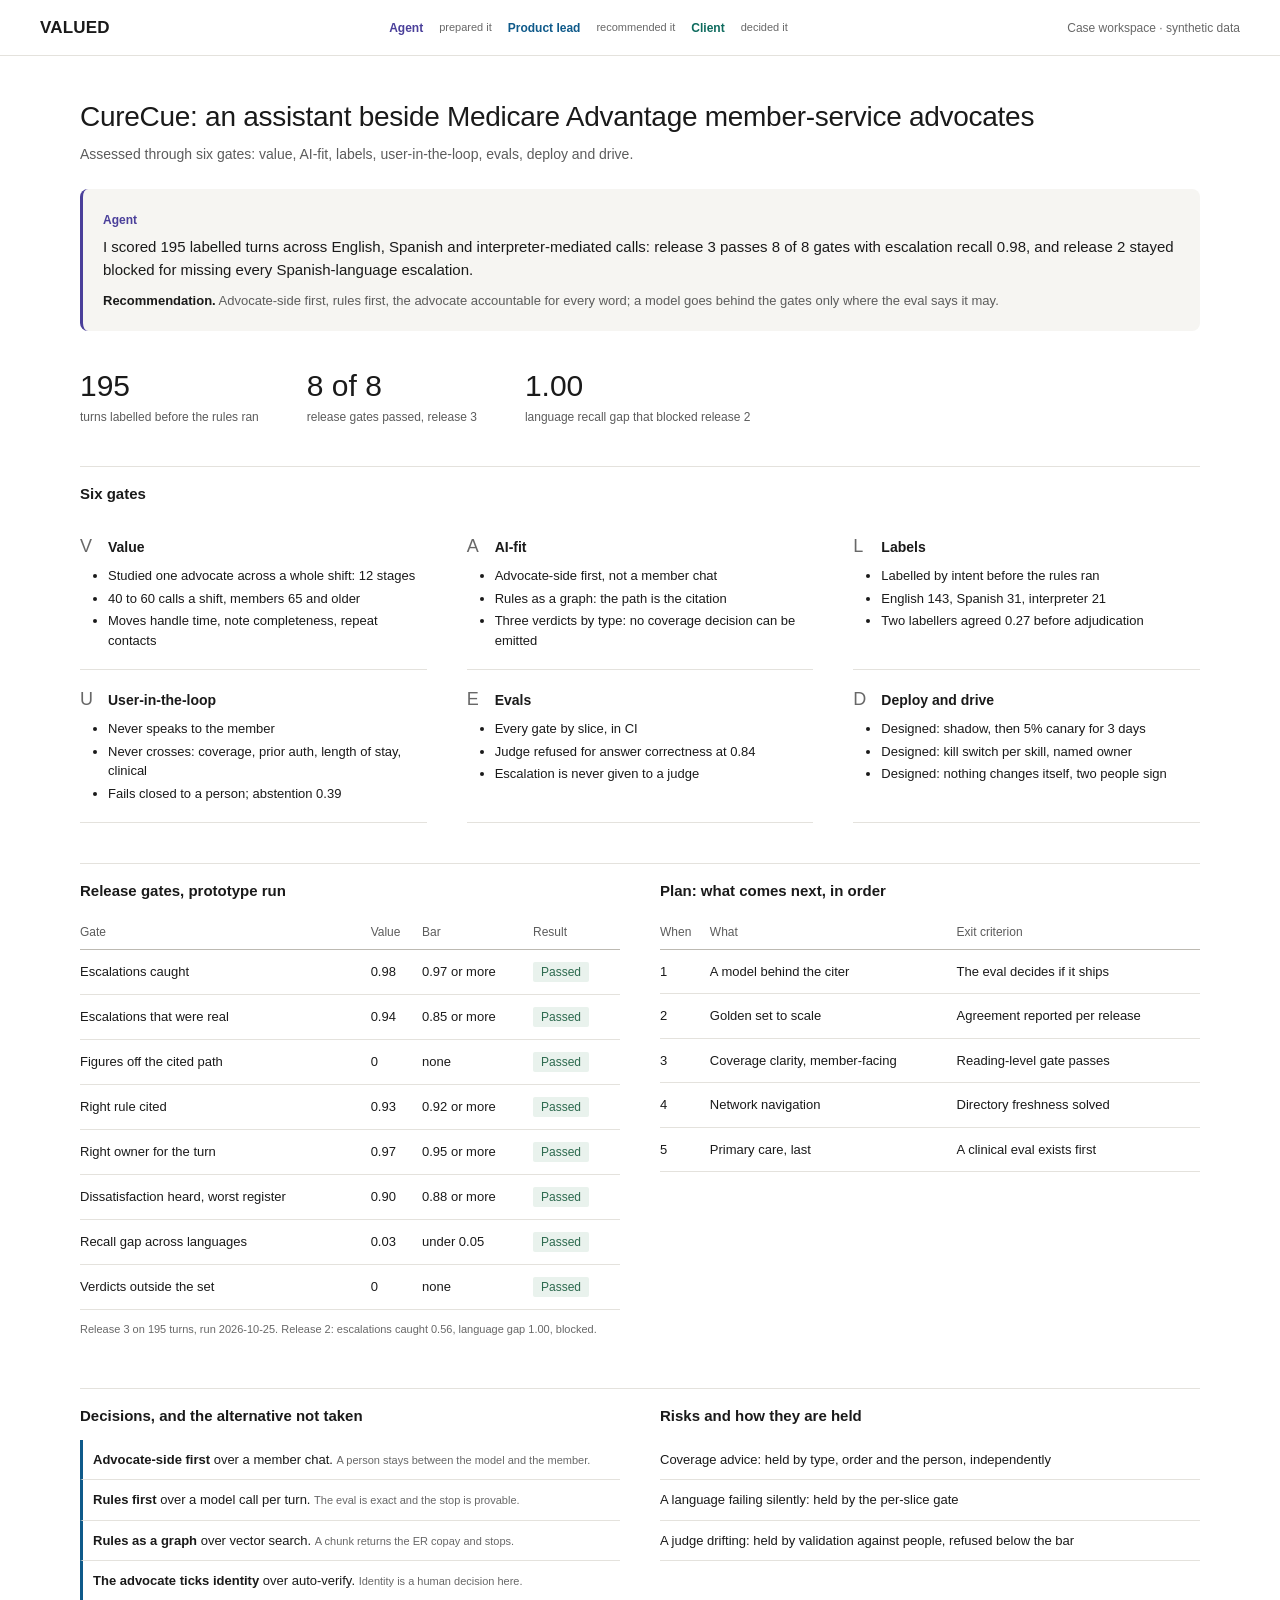
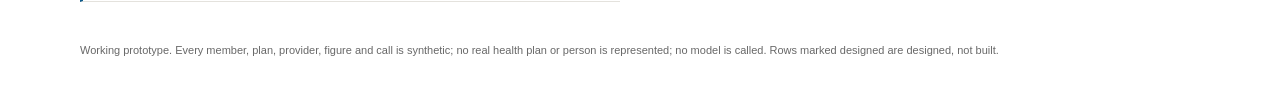
==== examples/curecue-brief.html @ 4ad6b40e "Examples: CureCue and Relay through the six gates" ====
<!doctype html>
<html lang="en">
<head>
<meta charset="utf-8">
<meta name="viewport" content="width=device-width, initial-scale=1">
<title>CureCue · VALUED</title>
<style>
  /* Relay design tokens, verbatim from relay/app/tokens.css (docs/DESIGN-SYSTEM.md v1.0). */
  :root {
    --ink: #1a1a1a; --ink-2: #5c5c5c; --ink-3: #686868;
    --line: #e4e2dd; --line-strong: #bcb9b2;
    --surface: #ffffff; --subtle: #f6f5f2; --selected: #ecebe6; --accent: #1a1a1a;
    --critical: #b3121f; --critical-soft: #fbecec;
    --positive: #2d6a4f; --positive-soft: #e9f2ed;
    --caution: #7a5200; --caution-soft: #faf3e1;
    --agent: #4a3f9a; --agent-soft: #edeaf7;
    --advisor: #0f5a8a; --advisor-soft: #e6f0f7;
    --client: #0e6b5e; --client-soft: #e4f1ee;
    --font: "Helvetica Neue", Helvetica, Arial, system-ui, sans-serif;
    --radius: 2px; --radius-lg: 8px;
    --text-caption: 11px; --text-meta: 12px; --text-body: 13px; --text-lead: 14px; --text-brief: 15px;
    --text-heading: 16px; --text-brand: 17px; --text-figure: 18px; --text-stat: 20px; --text-stat-lg: 24px;
    --text-title: 28px; --text-display: 30px;
  }
  * { box-sizing: border-box; }
  html, body { margin: 0; background: var(--surface); color: var(--ink); font-family: var(--font); font-size: var(--text-lead); line-height: 1.5; }
  a { color: var(--ink); }

  .topbar { height: 56px; display: flex; align-items: center; justify-content: space-between; padding: 0 40px; border-bottom: 1px solid var(--line); }
  .brand { font-size: var(--text-brand); font-weight: 600; letter-spacing: 0.01em; }
  .disclosure { font-size: var(--text-meta); color: var(--ink-3); }
  .legend { display: flex; gap: 16px; font-size: var(--text-meta); }

  main { max-width: 1200px; margin: 0 auto; padding: 40px; }
  h1 { font-size: var(--text-title); font-weight: 300; margin: 0 0 6px; letter-spacing: -0.01em; }
  .purpose { color: var(--ink-2); font-size: var(--text-lead); margin: 0; }

  /* Brief: the agent speaks first. The one rounder shape (--radius-lg). */
  .brief { margin-top: 24px; background: var(--subtle); border-radius: var(--radius-lg); padding: 20px; border-left: 3px solid var(--agent); }
  .brief .who { margin-bottom: 6px; }
  .brief p { margin: 0; font-size: var(--text-brief); }
  .brief .next { margin-top: 10px; font-size: var(--text-body); color: var(--ink-2); }
  .brief .next b { color: var(--ink); font-weight: 600; }

  .stats { display: flex; gap: 48px; margin-top: 32px; flex-wrap: wrap; }
  .stat .n { font-size: var(--text-display); font-weight: 300; font-variant-numeric: tabular-nums; }
  .stat .l { font-size: var(--text-meta); color: var(--ink-2); }

  section { margin-top: 40px; padding-top: 16px; border-top: 1px solid var(--line); }
  h2 { font-size: var(--text-brief); font-weight: 600; margin: 0 0 12px; }
  .gates { display: grid; grid-template-columns: repeat(3, 1fr); gap: 0 40px; }
  @media (max-width: 860px) { .gates { grid-template-columns: 1fr; } main, .topbar { padding-left: 16px; padding-right: 16px; } .legend { display: none; } }
  .gate { padding: 16px 0; border-bottom: 1px solid var(--line); }
  .gate h3 { font-size: var(--text-lead); font-weight: 600; margin: 0 0 6px; display: flex; gap: 10px; align-items: baseline; }
  .gate h3 .k { font-size: var(--text-figure); font-weight: 300; color: var(--ink-3); width: 18px; }
  .gate ul { margin: 0; padding-left: 28px; font-size: var(--text-body); color: var(--ink); }
  .gate li { margin: 3px 0; }

  .two { display: grid; grid-template-columns: 1fr 1fr; gap: 40px; }
  @media (max-width: 860px) { .two { grid-template-columns: 1fr; } }
  table { width: 100%; border-collapse: collapse; font-size: var(--text-body); font-variant-numeric: tabular-nums; }
  th { text-align: left; font-weight: 400; font-size: var(--text-meta); color: var(--ink-2); padding: 8px 8px 8px 0; border-bottom: 1px solid var(--line-strong); }
  td { padding: 12px 8px 12px 0; border-bottom: 1px solid var(--line); vertical-align: top; }

  .pill { display: inline-block; font-size: var(--text-meta); padding: 1px 8px; border-radius: var(--radius); background: var(--subtle); color: var(--ink); }
  .pill.pass { background: var(--positive-soft); color: var(--positive); }
  .pill.fail { background: var(--critical-soft); color: var(--critical); }
  .who-word { font-size: var(--text-meta); font-weight: 600; }
  .who-agent { color: var(--agent); } .who-client { color: var(--client); } .who-advisor { color: var(--advisor); }
  .row-client { border-left: 3px solid var(--client); padding-left: 10px; }
  ul.decisions, ul.risks { list-style: none; padding: 0; margin: 0; font-size: var(--text-body); }
  ul.decisions li, ul.risks li { padding: 10px 0; border-bottom: 1px solid var(--line); }
  ul.decisions li { border-left: 3px solid var(--advisor); padding-left: 10px; }
  .caption { font-size: var(--text-caption); color: var(--ink-3); }
  footer { margin-top: 40px; font-size: var(--text-caption); color: var(--ink-3); }
</style>
</head>
<body>
<div class="topbar">
  <div class="brand">VALUED</div>
  <div class="legend" aria-label="Who">
    <span class="who-word who-agent">Agent</span><span class="caption">prepared it</span>
    <span class="who-word who-advisor">Product lead</span><span class="caption">recommended it</span>
    <span class="who-word who-client">Client</span><span class="caption">decided it</span>
  </div>
  <div class="disclosure">Case workspace · synthetic data</div>
</div>

<main>
  <h1>CureCue: an assistant beside Medicare Advantage member-service advocates</h1>
  <p class="purpose">Assessed through six gates: value, AI-fit, labels, user-in-the-loop, evals, deploy and drive.</p>

  <!-- The agent speaks first, in one sentence with the figures in it, then one next step. -->
  <div class="brief">
    <div class="who"><span class="who-word who-agent">Agent</span></div>
    <p>I scored 195 labelled turns across English, Spanish and interpreter-mediated calls: release 3 passes 8 of 8 gates with escalation recall 0.98, and release 2 stayed blocked for missing every Spanish-language escalation.</p>
    <div class="next"><b>Recommendation.</b> Advocate-side first, rules first, the advocate accountable for every word; a model goes behind the gates only where the eval says it may.</div>
  </div>

  <div class="stats">
    <div class="stat"><div class="n">195</div><div class="l">turns labelled before the rules ran</div></div>
    <div class="stat"><div class="n">8 of 8</div><div class="l">release gates passed, release 3</div></div>
    <div class="stat"><div class="n">1.00</div><div class="l">language recall gap that blocked release 2</div></div>
  </div>

  <section>
    <h2>Six gates</h2>
    <div class="gates">
      <div class="gate"><h3><span class="k">V</span>Value</h3><ul><li>Studied one advocate across a whole shift: 12 stages</li><li>40 to 60 calls a shift, members 65 and older</li><li>Moves handle time, note completeness, repeat contacts</li></ul></div>
      <div class="gate"><h3><span class="k">A</span>AI-fit</h3><ul><li>Advocate-side first, not a member chat</li><li>Rules as a graph: the path is the citation</li><li>Three verdicts by type: no coverage decision can be emitted</li></ul></div>
      <div class="gate"><h3><span class="k">L</span>Labels</h3><ul><li>Labelled by intent before the rules ran</li><li>English 143, Spanish 31, interpreter 21</li><li>Two labellers agreed 0.27 before adjudication</li></ul></div>
      <div class="gate"><h3><span class="k">U</span>User-in-the-loop</h3><ul><li>Never speaks to the member</li><li>Never crosses: coverage, prior auth, length of stay, clinical</li><li>Fails closed to a person; abstention 0.39</li></ul></div>
      <div class="gate"><h3><span class="k">E</span>Evals</h3><ul><li>Every gate by slice, in CI</li><li>Judge refused for answer correctness at 0.84</li><li>Escalation is never given to a judge</li></ul></div>
      <div class="gate"><h3><span class="k">D</span>Deploy and drive</h3><ul><li>Designed: shadow, then 5% canary for 3 days</li><li>Designed: kill switch per skill, named owner</li><li>Designed: nothing changes itself, two people sign</li></ul></div>
    </div>
  </section>

  <section class="two">
    <div>
      <h2>Release gates, prototype run</h2>
      <table>
        <thead><tr><th>Gate</th><th>Value</th><th>Bar</th><th>Result</th></tr></thead>
        <!-- Result cell: <span class="pill pass">Passed</span> or <span class="pill fail">Blocked</span>. Always the word. -->
        <tbody><tr><td>Escalations caught</td><td>0.98</td><td>0.97 or more</td><td><span class="pill pass">Passed</span></td></tr><tr><td>Escalations that were real</td><td>0.94</td><td>0.85 or more</td><td><span class="pill pass">Passed</span></td></tr><tr><td>Figures off the cited path</td><td>0</td><td>none</td><td><span class="pill pass">Passed</span></td></tr><tr><td>Right rule cited</td><td>0.93</td><td>0.92 or more</td><td><span class="pill pass">Passed</span></td></tr><tr><td>Right owner for the turn</td><td>0.97</td><td>0.95 or more</td><td><span class="pill pass">Passed</span></td></tr><tr><td>Dissatisfaction heard, worst register</td><td>0.90</td><td>0.88 or more</td><td><span class="pill pass">Passed</span></td></tr><tr><td>Recall gap across languages</td><td>0.03</td><td>under 0.05</td><td><span class="pill pass">Passed</span></td></tr><tr><td>Verdicts outside the set</td><td>0</td><td>none</td><td><span class="pill pass">Passed</span></td></tr></tbody>
      </table>
      <p class="caption">Release 3 on 195 turns, run 2026-10-25. Release 2: escalations caught 0.56, language gap 1.00, blocked.</p>
    </div>
    <div>
      <h2>Plan: what comes next, in order</h2>
      <table>
        <thead><tr><th>When</th><th>What</th><th>Exit criterion</th></tr></thead>
        <tbody><tr><td>1</td><td>A model behind the citer</td><td>The eval decides if it ships</td></tr><tr><td>2</td><td>Golden set to scale</td><td>Agreement reported per release</td></tr><tr><td>3</td><td>Coverage clarity, member-facing</td><td>Reading-level gate passes</td></tr><tr><td>4</td><td>Network navigation</td><td>Directory freshness solved</td></tr><tr><td>5</td><td>Primary care, last</td><td>A clinical eval exists first</td></tr></tbody>
      </table>
    </div>
  </section>

  <section class="two">
    <div>
      <h2>Decisions, and the alternative not taken</h2>
      <!-- One li per card: "<b>Role</b> chose X. <span class="caption">Recommended: Y</span>" -->
      <ul class="decisions"><li><b>Advocate-side first</b> over a member chat. <span class="caption">A person stays between the model and the member.</span></li><li><b>Rules first</b> over a model call per turn. <span class="caption">The eval is exact and the stop is provable.</span></li><li><b>Rules as a graph</b> over vector search. <span class="caption">A chunk returns the ER copay and stops.</span></li><li><b>The advocate ticks identity</b> over auto-verify. <span class="caption">Identity is a human decision here.</span></li></ul>
    </div>
    <div>
      <h2>Risks and how they are held</h2>
      <ul class="risks"><li>Coverage advice: held by type, order and the person, independently</li><li>A language failing silently: held by the per-slice gate</li><li>A judge drifting: held by validation against people, refused below the bar</li></ul>
    </div>
  </section>

  <footer>Working prototype. Every member, plan, provider, figure and call is synthetic; no real health plan or person is represented; no model is called. Rows marked designed are designed, not built.</footer>
</main>
</body>
</html>
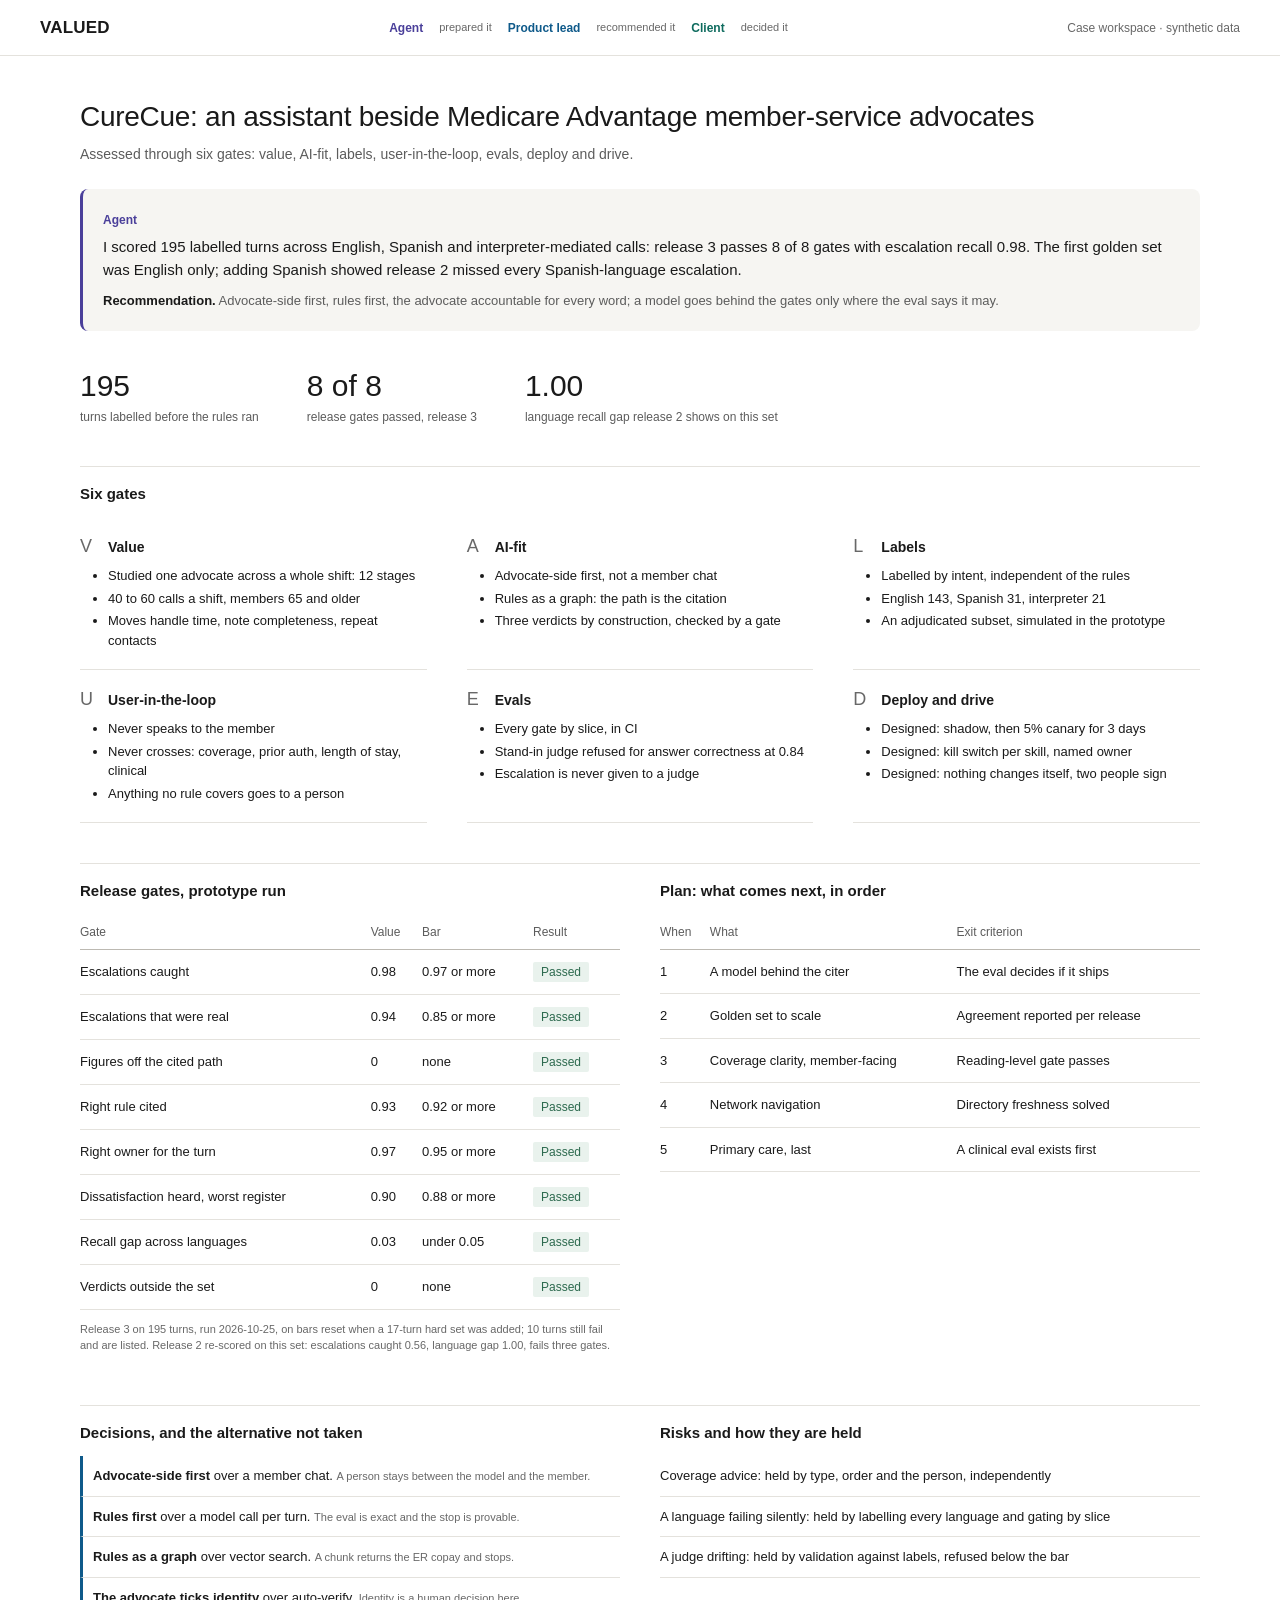
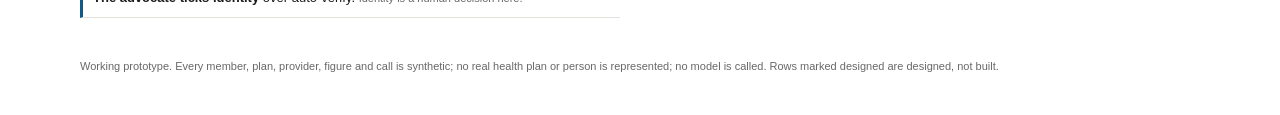
==== commit 119234ca: "Explainer page (index.html), Conduit added, every product claim corrected against a repo audit" ====
--- a/examples/curecue-brief.html
+++ b/examples/curecue-brief.html
@@ -93,24 +93,24 @@
   <!-- The agent speaks first, in one sentence with the figures in it, then one next step. -->
   <div class="brief">
     <div class="who"><span class="who-word who-agent">Agent</span></div>
-    <p>I scored 195 labelled turns across English, Spanish and interpreter-mediated calls: release 3 passes 8 of 8 gates with escalation recall 0.98, and release 2 stayed blocked for missing every Spanish-language escalation.</p>
+    <p>I scored 195 labelled turns across English, Spanish and interpreter-mediated calls: release 3 passes 8 of 8 gates with escalation recall 0.98. The first golden set was English only; adding Spanish showed release 2 missed every Spanish-language escalation.</p>
     <div class="next"><b>Recommendation.</b> Advocate-side first, rules first, the advocate accountable for every word; a model goes behind the gates only where the eval says it may.</div>
   </div>
 
   <div class="stats">
     <div class="stat"><div class="n">195</div><div class="l">turns labelled before the rules ran</div></div>
     <div class="stat"><div class="n">8 of 8</div><div class="l">release gates passed, release 3</div></div>
-    <div class="stat"><div class="n">1.00</div><div class="l">language recall gap that blocked release 2</div></div>
+    <div class="stat"><div class="n">1.00</div><div class="l">language recall gap release 2 shows on this set</div></div>
   </div>
 
   <section>
     <h2>Six gates</h2>
     <div class="gates">
       <div class="gate"><h3><span class="k">V</span>Value</h3><ul><li>Studied one advocate across a whole shift: 12 stages</li><li>40 to 60 calls a shift, members 65 and older</li><li>Moves handle time, note completeness, repeat contacts</li></ul></div>
-      <div class="gate"><h3><span class="k">A</span>AI-fit</h3><ul><li>Advocate-side first, not a member chat</li><li>Rules as a graph: the path is the citation</li><li>Three verdicts by type: no coverage decision can be emitted</li></ul></div>
-      <div class="gate"><h3><span class="k">L</span>Labels</h3><ul><li>Labelled by intent before the rules ran</li><li>English 143, Spanish 31, interpreter 21</li><li>Two labellers agreed 0.27 before adjudication</li></ul></div>
-      <div class="gate"><h3><span class="k">U</span>User-in-the-loop</h3><ul><li>Never speaks to the member</li><li>Never crosses: coverage, prior auth, length of stay, clinical</li><li>Fails closed to a person; abstention 0.39</li></ul></div>
-      <div class="gate"><h3><span class="k">E</span>Evals</h3><ul><li>Every gate by slice, in CI</li><li>Judge refused for answer correctness at 0.84</li><li>Escalation is never given to a judge</li></ul></div>
+      <div class="gate"><h3><span class="k">A</span>AI-fit</h3><ul><li>Advocate-side first, not a member chat</li><li>Rules as a graph: the path is the citation</li><li>Three verdicts by construction, checked by a gate</li></ul></div>
+      <div class="gate"><h3><span class="k">L</span>Labels</h3><ul><li>Labelled by intent, independent of the rules</li><li>English 143, Spanish 31, interpreter 21</li><li>An adjudicated subset, simulated in the prototype</li></ul></div>
+      <div class="gate"><h3><span class="k">U</span>User-in-the-loop</h3><ul><li>Never speaks to the member</li><li>Never crosses: coverage, prior auth, length of stay, clinical</li><li>Anything no rule covers goes to a person</li></ul></div>
+      <div class="gate"><h3><span class="k">E</span>Evals</h3><ul><li>Every gate by slice, in CI</li><li>Stand-in judge refused for answer correctness at 0.84</li><li>Escalation is never given to a judge</li></ul></div>
       <div class="gate"><h3><span class="k">D</span>Deploy and drive</h3><ul><li>Designed: shadow, then 5% canary for 3 days</li><li>Designed: kill switch per skill, named owner</li><li>Designed: nothing changes itself, two people sign</li></ul></div>
     </div>
   </section>
@@ -123,7 +123,7 @@
         <!-- Result cell: <span class="pill pass">Passed</span> or <span class="pill fail">Blocked</span>. Always the word. -->
         <tbody><tr><td>Escalations caught</td><td>0.98</td><td>0.97 or more</td><td><span class="pill pass">Passed</span></td></tr><tr><td>Escalations that were real</td><td>0.94</td><td>0.85 or more</td><td><span class="pill pass">Passed</span></td></tr><tr><td>Figures off the cited path</td><td>0</td><td>none</td><td><span class="pill pass">Passed</span></td></tr><tr><td>Right rule cited</td><td>0.93</td><td>0.92 or more</td><td><span class="pill pass">Passed</span></td></tr><tr><td>Right owner for the turn</td><td>0.97</td><td>0.95 or more</td><td><span class="pill pass">Passed</span></td></tr><tr><td>Dissatisfaction heard, worst register</td><td>0.90</td><td>0.88 or more</td><td><span class="pill pass">Passed</span></td></tr><tr><td>Recall gap across languages</td><td>0.03</td><td>under 0.05</td><td><span class="pill pass">Passed</span></td></tr><tr><td>Verdicts outside the set</td><td>0</td><td>none</td><td><span class="pill pass">Passed</span></td></tr></tbody>
       </table>
-      <p class="caption">Release 3 on 195 turns, run 2026-10-25. Release 2: escalations caught 0.56, language gap 1.00, blocked.</p>
+      <p class="caption">Release 3 on 195 turns, run 2026-10-25, on bars reset when a 17-turn hard set was added; 10 turns still fail and are listed. Release 2 re-scored on this set: escalations caught 0.56, language gap 1.00, fails three gates.</p>
     </div>
     <div>
       <h2>Plan: what comes next, in order</h2>
@@ -142,7 +142,7 @@
     </div>
     <div>
       <h2>Risks and how they are held</h2>
-      <ul class="risks"><li>Coverage advice: held by type, order and the person, independently</li><li>A language failing silently: held by the per-slice gate</li><li>A judge drifting: held by validation against people, refused below the bar</li></ul>
+      <ul class="risks"><li>Coverage advice: held by type, order and the person, independently</li><li>A language failing silently: held by labelling every language and gating by slice</li><li>A judge drifting: held by validation against labels, refused below the bar</li></ul>
     </div>
   </section>
 
